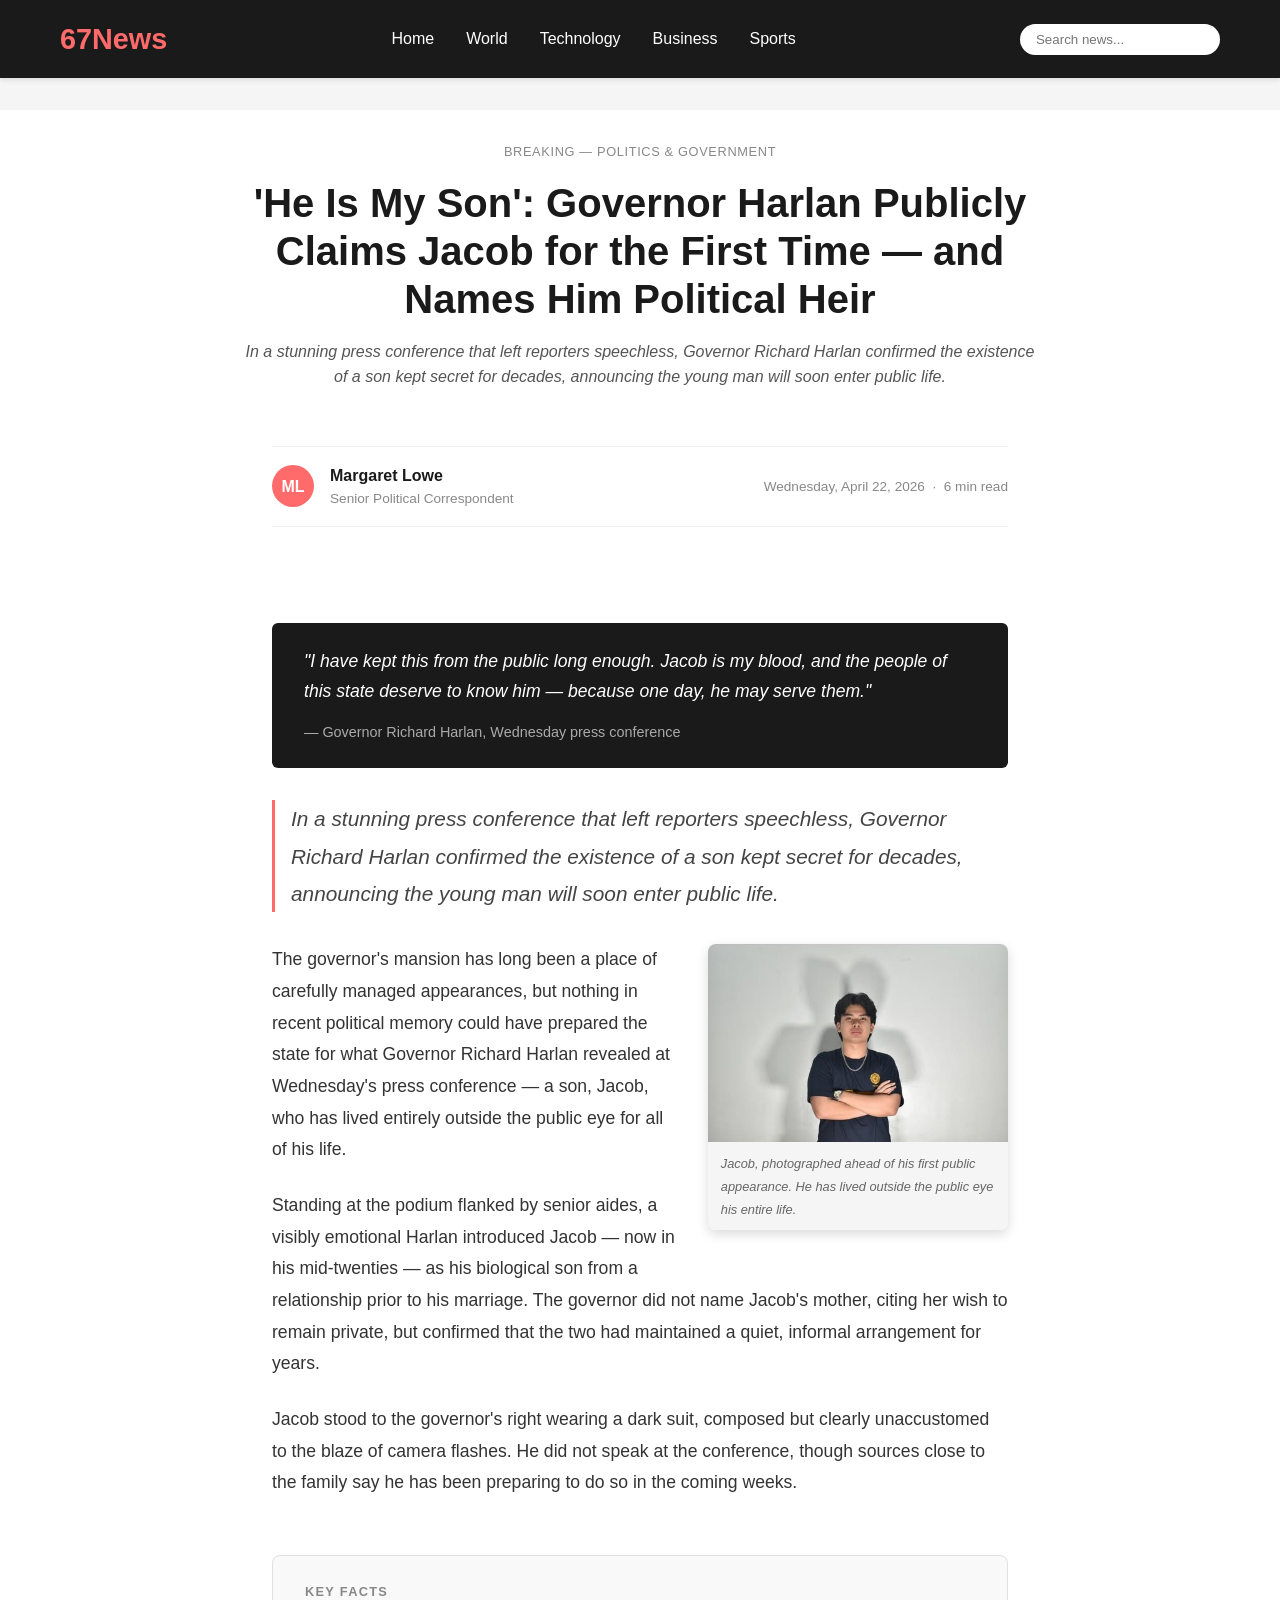
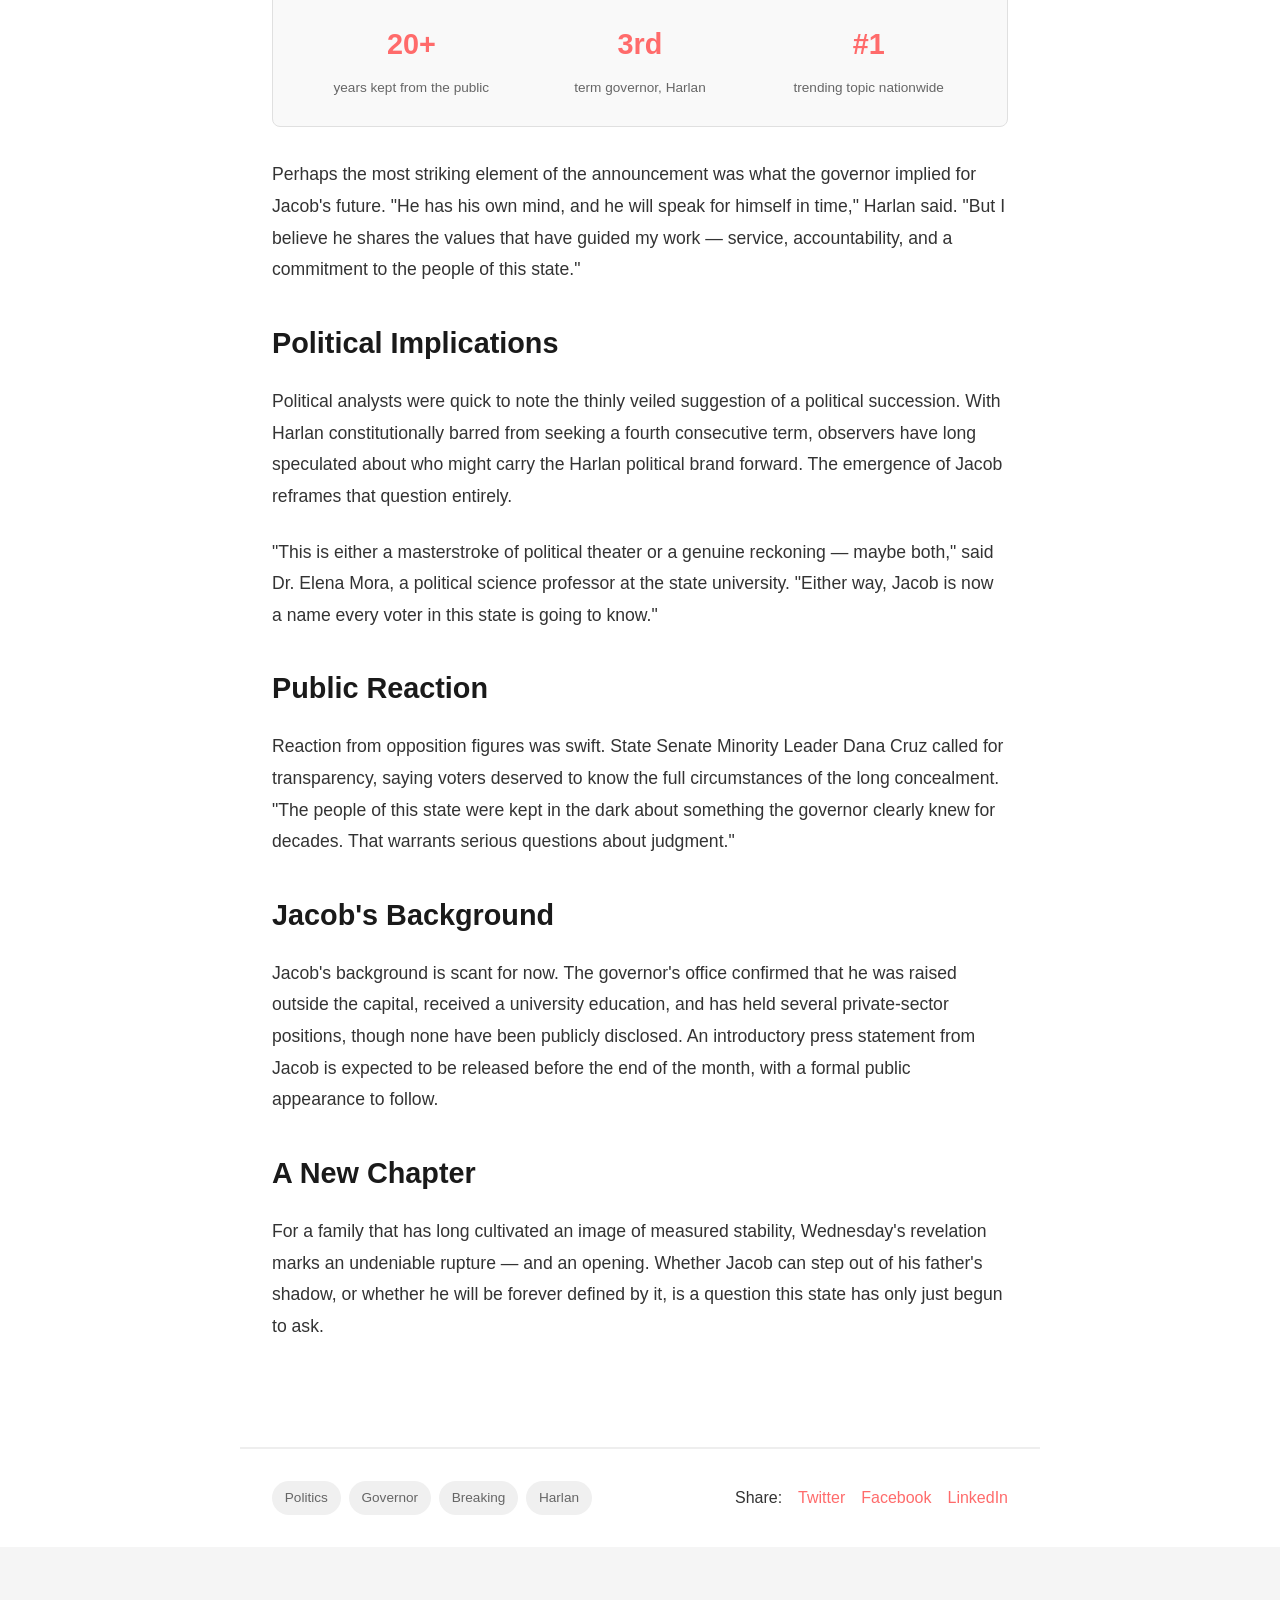
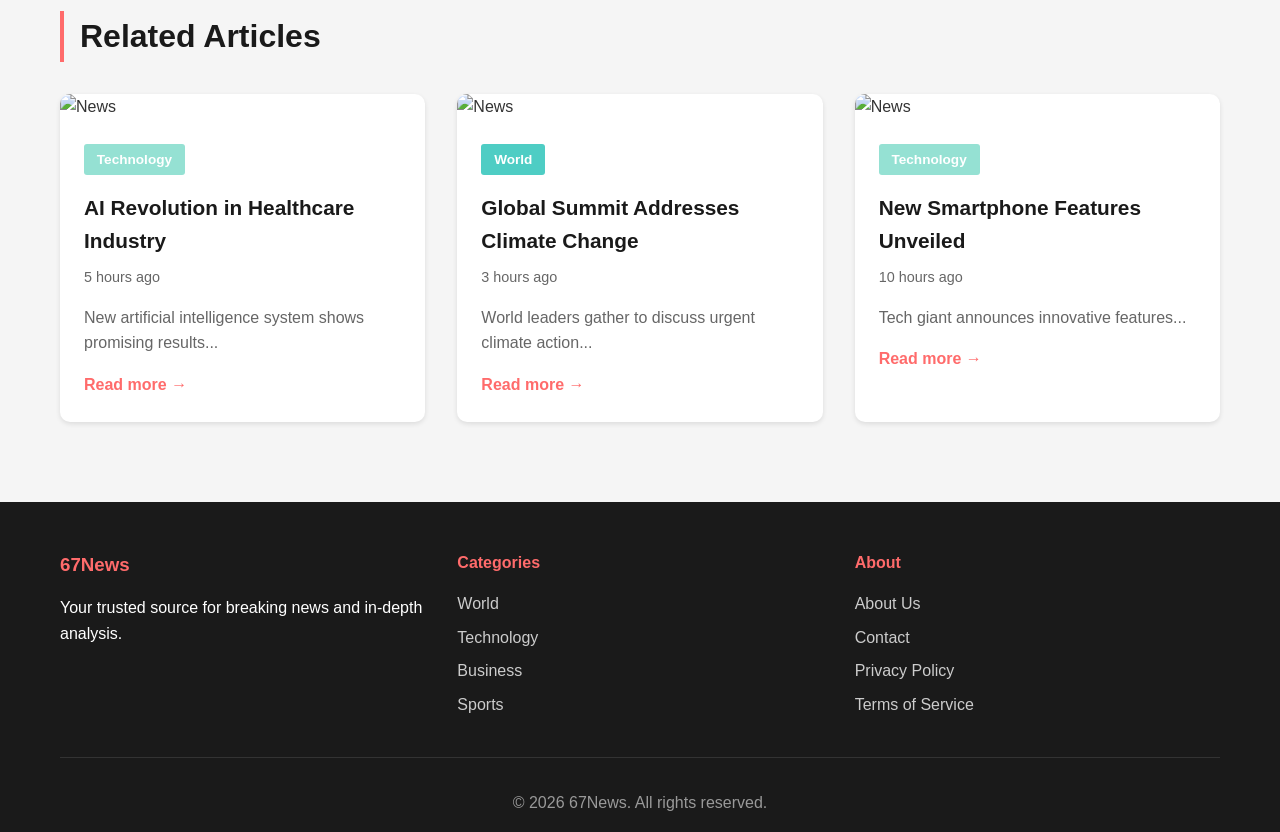
==== pages/article.html @ 6bcafb18 "Add files via upload" ====
<!DOCTYPE html>
<html lang="en">
<head>
    <meta charset="UTF-8">
    <meta name="viewport" content="width=device-width, initial-scale=1.0">
    <title>Article - 67News</title>
    <link rel="stylesheet" href="../assets/css/style.css">
    <link rel="stylesheet" href="../assets/css/article.css">
</head>
<body>
    <header>
        <nav class="navbar">
            <div class="container">
                <div class="logo">
                    <h1>67News</h1>
                </div>
                <button class="hamburger" id="hamburger" aria-label="Toggle menu">
                    <span></span><span></span><span></span>
                </button>
                <ul class="nav-links" id="nav-links">
                    <li><a href="../index.html">Home</a></li>
                    <li><a href="world.html">World</a></li>
                    <li><a href="technology.html">Technology</a></li>
                    <li><a href="business.html">Business</a></li>
                    <li><a href="sports.html">Sports</a></li>
                </ul>
                <div class="search-box">
                    <input type="text" placeholder="Search news...">
                </div>
            </div>
        </nav>
    </header>

    <main>
        <article class="article-page">
            <div class="container">
                <div class="article-header">
                    <p style="font-size:0.8rem; color:#888; text-transform:uppercase; letter-spacing:0.05em; margin-bottom:0.5rem;">Breaking — Politics &amp; Government</p>
                    <h1>'He Is My Son': Governor Harlan Publicly Claims Jacob for the First Time — and Names Him Political Heir</h1>
                    <p style="font-style:italic; color:#555; margin: 1rem 0 1.5rem;">In a stunning press conference that left reporters speechless, Governor Richard Harlan confirmed the existence of a son kept secret for decades, announcing the young man will soon enter public life.</p>
                </div>

                <div class="byline-area" style="max-width:800px; margin: 0 auto 1.5rem; padding: 0 2rem;">
                    <div class="article-byline">
                        <div class="byline-avatar">ML</div>
                        <div class="byline-info">
                            <div class="byline-name">Margaret Lowe</div>
                            <div class="byline-role">Senior Political Correspondent</div>
                        </div>
                        <div class="byline-readtime">Wednesday, April 22, 2026 &nbsp;·&nbsp; 6 min read</div>
                    </div>
                </div>

                <div class="article-content">
                    <div class="pullquote">
                        "I have kept this from the public long enough. Jacob is my blood, and the people of this state deserve to know him — because one day, he may serve them."
                        <cite>— Governor Richard Harlan, Wednesday press conference</cite>
                    </div>

                    <p class="lead">In a stunning press conference that left reporters speechless, Governor Richard Harlan confirmed the existence of a son kept secret for decades, announcing the young man will soon enter public life.</p>

                    <div class="clearfix">
                        <figure class="inline-photo">
                            <img src="../ForMV.jpg" alt="Jacob, son of Governor Harlan">
                            <figcaption>Jacob, photographed ahead of his first public appearance. He has lived outside the public eye his entire life.</figcaption>
                        </figure>

                        <p>The governor's mansion has long been a place of carefully managed appearances, but nothing in recent political memory could have prepared the state for what Governor Richard Harlan revealed at Wednesday's press conference — a son, Jacob, who has lived entirely outside the public eye for all of his life.</p>

                        <p>Standing at the podium flanked by senior aides, a visibly emotional Harlan introduced Jacob — now in his mid-twenties — as his biological son from a relationship prior to his marriage. The governor did not name Jacob's mother, citing her wish to remain private, but confirmed that the two had maintained a quiet, informal arrangement for years.</p>

                        <p>Jacob stood to the governor's right wearing a dark suit, composed but clearly unaccustomed to the blaze of camera flashes. He did not speak at the conference, though sources close to the family say he has been preparing to do so in the coming weeks.</p>
                    </div>

                    <div class="key-facts">
                        <h4>Key Facts</h4>
                        <div class="key-facts-grid">
                            <div class="key-fact-item">
                                <strong>20+</strong>
                                <span>years kept from the public</span>
                            </div>
                            <div class="key-fact-item">
                                <strong>3rd</strong>
                                <span>term governor, Harlan</span>
                            </div>
                            <div class="key-fact-item">
                                <strong>#1</strong>
                                <span>trending topic nationwide</span>
                            </div>
                        </div>
                    </div>

                    <p>Perhaps the most striking element of the announcement was what the governor implied for Jacob's future. "He has his own mind, and he will speak for himself in time," Harlan said. "But I believe he shares the values that have guided my work — service, accountability, and a commitment to the people of this state."</p>

                    <h2>Political Implications</h2>
                    <p>Political analysts were quick to note the thinly veiled suggestion of a political succession. With Harlan constitutionally barred from seeking a fourth consecutive term, observers have long speculated about who might carry the Harlan political brand forward. The emergence of Jacob reframes that question entirely.</p>

                    <p>"This is either a masterstroke of political theater or a genuine reckoning — maybe both," said Dr. Elena Mora, a political science professor at the state university. "Either way, Jacob is now a name every voter in this state is going to know."</p>

                    <h2>Public Reaction</h2>
                    <p>Reaction from opposition figures was swift. State Senate Minority Leader Dana Cruz called for transparency, saying voters deserved to know the full circumstances of the long concealment. "The people of this state were kept in the dark about something the governor clearly knew for decades. That warrants serious questions about judgment."</p>

                    <h2>Jacob's Background</h2>
                    <p>Jacob's background is scant for now. The governor's office confirmed that he was raised outside the capital, received a university education, and has held several private-sector positions, though none have been publicly disclosed. An introductory press statement from Jacob is expected to be released before the end of the month, with a formal public appearance to follow.</p>

                    <h2>A New Chapter</h2>
                    <p>For a family that has long cultivated an image of measured stability, Wednesday's revelation marks an undeniable rupture — and an opening. Whether Jacob can step out of his father's shadow, or whether he will be forever defined by it, is a question this state has only just begun to ask.</p>
                </div>

                <div class="article-footer">
                    <div class="tags">
                        <span class="tag">Politics</span>
                        <span class="tag">Governor</span>
                        <span class="tag">Breaking</span>
                        <span class="tag">Harlan</span>
                    </div>
                    <div class="share">
                        <span>Share:</span>
                        <a href="#">Twitter</a>
                        <a href="#">Facebook</a>
                        <a href="#">LinkedIn</a>
                    </div>
                </div>
            </div>
        </article>

        <section class="related-articles">
            <div class="container">
                <h2 class="section-title">Related Articles</h2>
                <div class="news-grid">
                    <article class="news-card">
                        <img src="https://via.placeholder.com/400x250" alt="News">
                        <div class="card-content">
                            <span class="category tech">Technology</span>
                            <h3>AI Revolution in Healthcare Industry</h3>
                            <p class="meta">5 hours ago</p>
                            <p>New artificial intelligence system shows promising results...</p>
                            <a href="article.html">Read more →</a>
                        </div>
                    </article>

                    <article class="news-card">
                        <img src="https://via.placeholder.com/400x250" alt="News">
                        <div class="card-content">
                            <span class="category world">World</span>
                            <h3>Global Summit Addresses Climate Change</h3>
                            <p class="meta">3 hours ago</p>
                            <p>World leaders gather to discuss urgent climate action...</p>
                            <a href="article.html">Read more →</a>
                        </div>
                    </article>

                    <article class="news-card">
                        <img src="https://via.placeholder.com/400x250" alt="News">
                        <div class="card-content">
                            <span class="category tech">Technology</span>
                            <h3>New Smartphone Features Unveiled</h3>
                            <p class="meta">10 hours ago</p>
                            <p>Tech giant announces innovative features...</p>
                            <a href="article.html">Read more →</a>
                        </div>
                    </article>
                </div>
            </div>
        </section>
    </main>

    <footer>
        <div class="container">
            <div class="footer-content">
                <div class="footer-section">
                    <h3>67News</h3>
                    <p>Your trusted source for breaking news and in-depth analysis.</p>
                </div>
                <div class="footer-section">
                    <h4>Categories</h4>
                    <ul>
                        <li><a href="world.html">World</a></li>
                        <li><a href="technology.html">Technology</a></li>
                        <li><a href="business.html">Business</a></li>
                        <li><a href="sports.html">Sports</a></li>
                    </ul>
                </div>
                <div class="footer-section">
                    <h4>About</h4>
                    <ul>
                        <li><a href="#">About Us</a></li>
                        <li><a href="#">Contact</a></li>
                        <li><a href="#">Privacy Policy</a></li>
                        <li><a href="#">Terms of Service</a></li>
                    </ul>
                </div>
            </div>
            <div class="footer-bottom">
                <p>&copy; 2026 67News. All rights reserved.</p>
            </div>
        </div>
    </footer>
    <script>
        document.getElementById('hamburger').addEventListener('click', function() {
            document.getElementById('nav-links').classList.toggle('open');
        });
    </script>
</body>
</html>
---- assets/css/style.css ----
* {
    margin: 0;
    padding: 0;
    box-sizing: border-box;
}

body {
    font-family: 'Segoe UI', Tahoma, Geneva, Verdana, sans-serif;
    line-height: 1.6;
    color: #333;
    background-color: #f5f5f5;
}

.container {
    max-width: 1200px;
    margin: 0 auto;
    padding: 0 20px;
}

/* Header & Navigation */
header {
    background-color: #1a1a1a;
    color: white;
    position: sticky;
    top: 0;
    z-index: 1000;
    box-shadow: 0 2px 5px rgba(0,0,0,0.1);
}

.navbar {
    padding: 1rem 0;
}

.navbar .container {
    display: flex;
    justify-content: space-between;
    align-items: center;
    gap: 2rem;
}

.logo h1 {
    font-size: 1.8rem;
    color: #ff6b6b;
    font-weight: bold;
}

.nav-links {
    display: flex;
    list-style: none;
    gap: 2rem;
}

.nav-links a {
    color: white;
    text-decoration: none;
    font-weight: 500;
    transition: color 0.3s;
}

.nav-links a:hover,
.nav-links a.active {
    color: #ff6b6b;
}

.search-box input {
    padding: 0.5rem 1rem;
    border: none;
    border-radius: 20px;
    width: 200px;
    outline: none;
}

/* Hero Section */
.hero {
    background-color: white;
    padding: 2rem 0;
    margin-bottom: 2rem;
}

.featured-article {
    position: relative;
    border-radius: 10px;
    overflow: hidden;
    box-shadow: 0 4px 6px rgba(0,0,0,0.1);
}

.featured-article img {
    width: 100%;
    height: 500px;
    object-fit: cover;
}

.featured-content {
    position: absolute;
    bottom: 0;
    left: 0;
    right: 0;
    background: linear-gradient(to top, rgba(0,0,0,0.9), transparent);
    color: white;
    padding: 2rem;
}

.category {
    display: inline-block;
    background-color: #ff6b6b;
    color: white;
    padding: 0.3rem 0.8rem;
    border-radius: 3px;
    font-size: 0.85rem;
    font-weight: bold;
    margin-bottom: 0.5rem;
}

.featured-content h2 {
    font-size: 2.5rem;
    margin-bottom: 0.5rem;
}

.meta {
    color: #ccc;
    font-size: 0.9rem;
    margin-bottom: 1rem;
}

.excerpt {
    font-size: 1.1rem;
    margin-bottom: 1rem;
    line-height: 1.6;
}

.read-more {
    color: #ff6b6b;
    text-decoration: none;
    font-weight: bold;
    font-size: 1.1rem;
}

/* Latest News Section */
.latest-news {
    padding: 2rem 0;
}

.section-title {
    font-size: 2rem;
    margin-bottom: 2rem;
    color: #1a1a1a;
    border-left: 4px solid #ff6b6b;
    padding-left: 1rem;
}

.news-grid {
    display: grid;
    grid-template-columns: repeat(auto-fill, minmax(350px, 1fr));
    gap: 2rem;
}

.news-card {
    background-color: white;
    border-radius: 10px;
    overflow: hidden;
    box-shadow: 0 2px 5px rgba(0,0,0,0.1);
    transition: transform 0.3s, box-shadow 0.3s;
}

.news-card:hover {
    transform: translateY(-5px);
    box-shadow: 0 5px 15px rgba(0,0,0,0.2);
}

.news-card img {
    width: 100%;
    height: 200px;
    object-fit: cover;
}

.card-content {
    padding: 1.5rem;
}

.card-content h3 {
    font-size: 1.3rem;
    margin: 0.5rem 0;
    color: #1a1a1a;
}

.card-content p {
    color: #666;
    margin-bottom: 1rem;
}

.card-content a {
    color: #ff6b6b;
    text-decoration: none;
    font-weight: bold;
}

.category.world {
    background-color: #4ecdc4;
}

.category.tech {
    background-color: #95e1d3;
}

.category.business {
    background-color: #f38181;
}

.category.sports {
    background-color: #aa96da;
}

/* Trending Section */
.trending {
    padding: 2rem 0;
    margin-bottom: 2rem;
}

.trending-list {
    background-color: white;
    border-radius: 10px;
    padding: 2rem;
    box-shadow: 0 2px 5px rgba(0,0,0,0.1);
}

.trending-item {
    display: flex;
    align-items: center;
    gap: 1.5rem;
    padding: 1.5rem 0;
    border-bottom: 1px solid #eee;
}

.trending-item:last-child {
    border-bottom: none;
}

.rank {
    font-size: 2rem;
    font-weight: bold;
    color: #ff6b6b;
    min-width: 50px;
}

.trending-content h4 {
    font-size: 1.2rem;
    margin-bottom: 0.3rem;
    color: #1a1a1a;
}

/* Footer */
footer {
    background-color: #1a1a1a;
    color: white;
    padding: 3rem 0 1rem;
    margin-top: 3rem;
}

.footer-content {
    display: grid;
    grid-template-columns: repeat(auto-fit, minmax(250px, 1fr));
    gap: 2rem;
    margin-bottom: 2rem;
}

.footer-section h3,
.footer-section h4 {
    margin-bottom: 1rem;
    color: #ff6b6b;
}

.footer-section ul {
    list-style: none;
}

.footer-section ul li {
    margin-bottom: 0.5rem;
}

.footer-section a {
    color: #ccc;
    text-decoration: none;
    transition: color 0.3s;
}

.footer-section a:hover {
    color: #ff6b6b;
}

.footer-bottom {
    text-align: center;
    padding-top: 2rem;
    border-top: 1px solid #333;
    color: #999;
}

/* Hamburger Menu */
.hamburger {
    display: none;
    flex-direction: column;
    cursor: pointer;
    gap: 5px;
    background: none;
    border: none;
    padding: 4px;
}

.hamburger span {
    display: block;
    width: 25px;
    height: 3px;
    background-color: white;
    border-radius: 3px;
    transition: all 0.3s;
}

/* Responsive Design */
@media (max-width: 768px) {
    .navbar .container {
        flex-wrap: wrap;
        gap: 0.5rem;
        padding: 0.75rem 1rem;
    }

    .logo h1 {
        font-size: 1.4rem;
    }

    .hamburger {
        display: flex;
        margin-left: auto;
    }

    .nav-links {
        display: none;
        flex-direction: column;
        width: 100%;
        gap: 0;
        background-color: #2a2a2a;
        border-radius: 8px;
        overflow: hidden;
        margin-top: 0.5rem;
    }

    .nav-links.open {
        display: flex;
    }

    .nav-links li a {
        display: block;
        padding: 0.75rem 1rem;
        border-bottom: 1px solid #333;
    }

    .nav-links li:last-child a {
        border-bottom: none;
    }

    .search-box {
        width: 100%;
    }

    .search-box input {
        width: 100%;
        margin-top: 0.5rem;
    }

    /* Hero */
    .featured-article img {
        height: 280px;
    }

    .featured-content {
        padding: 1rem;
    }

    .featured-content h2 {
        font-size: 1.2rem;
        line-height: 1.3;
    }

    .excerpt {
        display: none;
    }

    /* Grid */
    .news-grid {
        grid-template-columns: 1fr;
    }

    .section-title {
        font-size: 1.4rem;
    }

    /* Trending */
    .rank {
        font-size: 1.5rem;
        min-width: 35px;
    }

    .trending-content h4 {
        font-size: 1rem;
    }

    /* Footer */
    .footer-content {
        grid-template-columns: 1fr;
        gap: 1.5rem;
    }
}

@media (max-width: 480px) {
    .container {
        padding: 0 12px;
    }

    .featured-article img {
        height: 220px;
    }

    .featured-content h2 {
        font-size: 1rem;
    }

    .hero {
        padding: 0.75rem 0;
    }

    .latest-news,
    .trending {
        padding: 1rem 0;
    }
}
---- assets/css/article.css ----
.article-page {
    background-color: white;
    margin: 2rem 0;
}

.article-header {
    padding: 2rem 0;
    text-align: center;
    max-width: 800px;
    margin: 0 auto;
}

.article-header h1 {
    font-size: 2.5rem;
    line-height: 1.2;
    margin: 1rem 0;
    color: #1a1a1a;
}

.article-meta {
    display: flex;
    justify-content: center;
    gap: 2rem;
    color: #666;
    font-size: 0.9rem;
    margin-top: 1rem;
}

.article-image {
    width: 100%;
    max-height: 500px;
    overflow: hidden;
    margin-bottom: 2rem;
}

.article-image img {
    width: 100%;
    height: 100%;
    object-fit: cover;
}

.article-content {
    max-width: 800px;
    margin: 0 auto;
    padding: 2rem;
    font-size: 1.1rem;
    line-height: 1.8;
}

.article-content .lead {
    font-size: 1.3rem;
    font-weight: 500;
    color: #444;
    margin-bottom: 2rem;
    border-left: 3px solid #ff6b6b;
    padding-left: 1rem;
    font-style: italic;
}

.article-byline {
    display: flex;
    align-items: center;
    gap: 1rem;
    padding: 1rem 0;
    border-top: 1px solid #eee;
    border-bottom: 1px solid #eee;
    margin-bottom: 2rem;
}

.byline-avatar {
    width: 42px;
    height: 42px;
    border-radius: 50%;
    background-color: #ff6b6b;
    color: white;
    display: flex;
    align-items: center;
    justify-content: center;
    font-weight: bold;
    font-size: 1rem;
    flex-shrink: 0;
}

.byline-info {
    flex: 1;
}

.byline-name {
    font-weight: bold;
    color: #1a1a1a;
}

.byline-role {
    font-size: 0.85rem;
    color: #888;
}

.byline-readtime {
    font-size: 0.85rem;
    color: #888;
}

.pullquote {
    background-color: #1a1a1a;
    color: white;
    padding: 1.5rem 2rem;
    border-radius: 6px;
    margin: 2rem 0;
    font-style: italic;
    font-size: 1.1rem;
    line-height: 1.7;
}

.pullquote cite {
    display: block;
    margin-top: 0.8rem;
    font-size: 0.9rem;
    color: #aaa;
    font-style: normal;
}

.key-facts {
    background-color: #f9f9f9;
    border: 1px solid #e0e0e0;
    border-radius: 8px;
    padding: 1.5rem 2rem;
    margin: 2rem 0;
}

.key-facts h4 {
    font-size: 0.8rem;
    letter-spacing: 0.1em;
    text-transform: uppercase;
    color: #888;
    margin-bottom: 1rem;
}

.key-facts-grid {
    display: grid;
    grid-template-columns: repeat(3, 1fr);
    gap: 1rem;
    text-align: center;
}

.key-fact-item strong {
    display: block;
    font-size: 1.8rem;
    color: #ff6b6b;
    font-weight: bold;
}

.key-fact-item span {
    font-size: 0.85rem;
    color: #666;
}

.inline-photo {
    float: right;
    margin: 0 0 1.5rem 2rem;
    max-width: 300px;
    border-radius: 8px;
    overflow: hidden;
    box-shadow: 0 4px 12px rgba(0,0,0,0.15);
}

.inline-photo img {
    width: 100%;
    display: block;
}

.inline-photo figcaption {
    background-color: #f5f5f5;
    padding: 0.6rem 0.8rem;
    font-size: 0.8rem;
    color: #666;
    font-style: italic;
}

.clearfix::after {
    content: "";
    display: table;
    clear: both;
}

@media (max-width: 600px) {
    .inline-photo {
        float: none;
        margin: 1.5rem 0;
        max-width: 100%;
    }

    .key-facts-grid {
        grid-template-columns: 1fr;
    }
}

.article-content h2 {
    font-size: 1.8rem;
    margin: 2rem 0 1rem;
    color: #1a1a1a;
}

.article-content p {
    margin-bottom: 1.5rem;
    color: #333;
}

.article-content ul {
    margin: 1.5rem 0;
    padding-left: 2rem;
}

.article-content li {
    margin-bottom: 0.8rem;
}

.article-footer {
    max-width: 800px;
    margin: 3rem auto 0;
    padding: 2rem;
    border-top: 2px solid #eee;
    display: flex;
    justify-content: space-between;
    align-items: center;
    flex-wrap: wrap;
    gap: 1rem;
}

.tags {
    display: flex;
    gap: 0.5rem;
    flex-wrap: wrap;
}

.tag {
    background-color: #f0f0f0;
    padding: 0.4rem 0.8rem;
    border-radius: 20px;
    font-size: 0.85rem;
    color: #666;
}

.share {
    display: flex;
    gap: 1rem;
    align-items: center;
}

.share a {
    color: #ff6b6b;
    text-decoration: none;
    font-weight: 500;
}

.related-articles {
    padding: 2rem 0;
    background-color: #f5f5f5;
}

@media (max-width: 768px) {
    .article-header h1 {
        font-size: 1.8rem;
    }

    .article-meta {
        flex-direction: column;
        gap: 0.5rem;
    }

    .article-content {
        font-size: 1rem;
        padding: 1rem;
    }

    .article-footer {
        flex-direction: column;
        align-items: flex-start;
    }
}

@media (max-width: 768px) {
    .article-header h1 {
        font-size: 1.6rem;
        line-height: 1.3;
    }

    .article-content {
        font-size: 1rem;
        padding: 1rem;
    }

    .byline-readtime {
        display: none;
    }

    .pullquote {
        padding: 1rem 1.2rem;
        font-size: 1rem;
    }

    .key-facts-grid {
        grid-template-columns: repeat(3, 1fr);
        gap: 0.5rem;
    }

    .key-fact-item strong {
        font-size: 1.4rem;
    }

    .article-footer {
        flex-direction: column;
        align-items: flex-start;
        padding: 1rem;
    }
}

@media (max-width: 480px) {
    .article-header h1 {
        font-size: 1.3rem;
    }

    .inline-photo {
        float: none;
        margin: 1rem 0;
        max-width: 100%;
    }

    .key-facts-grid {
        grid-template-columns: 1fr;
    }
}
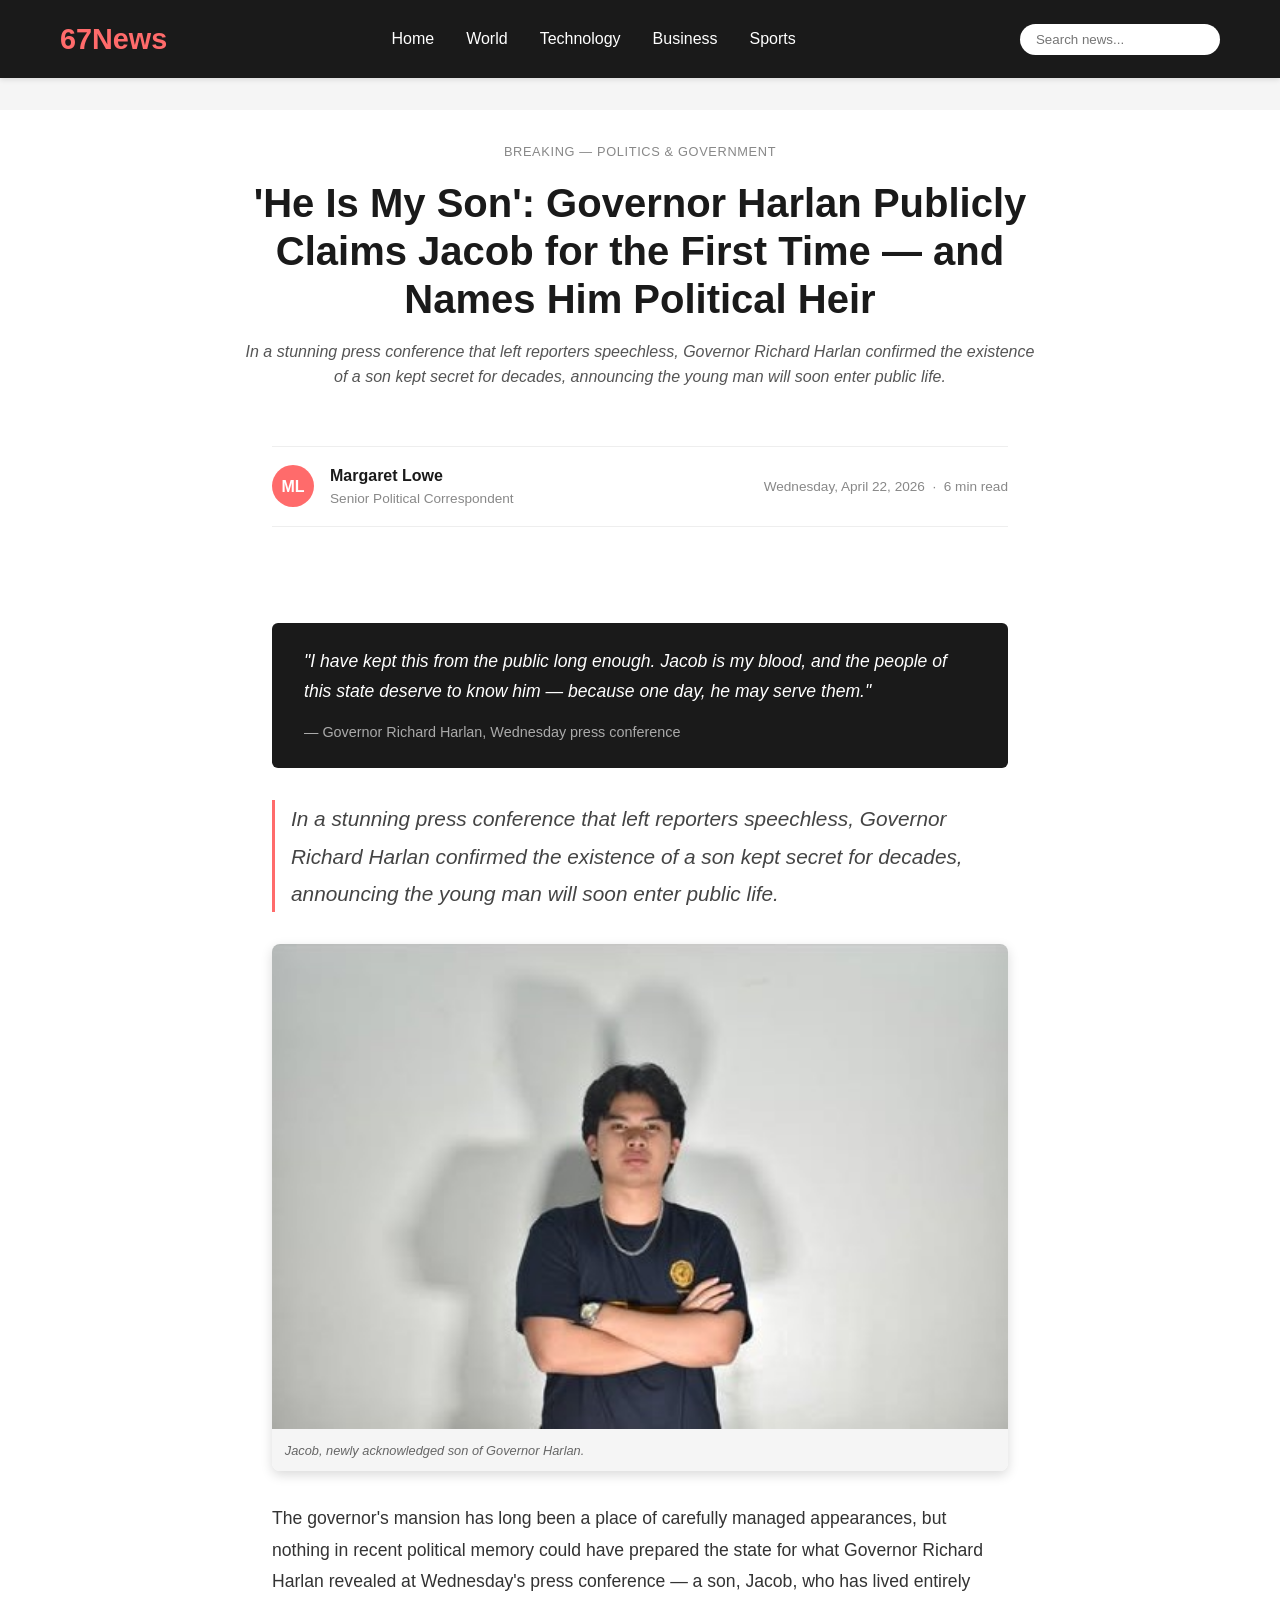
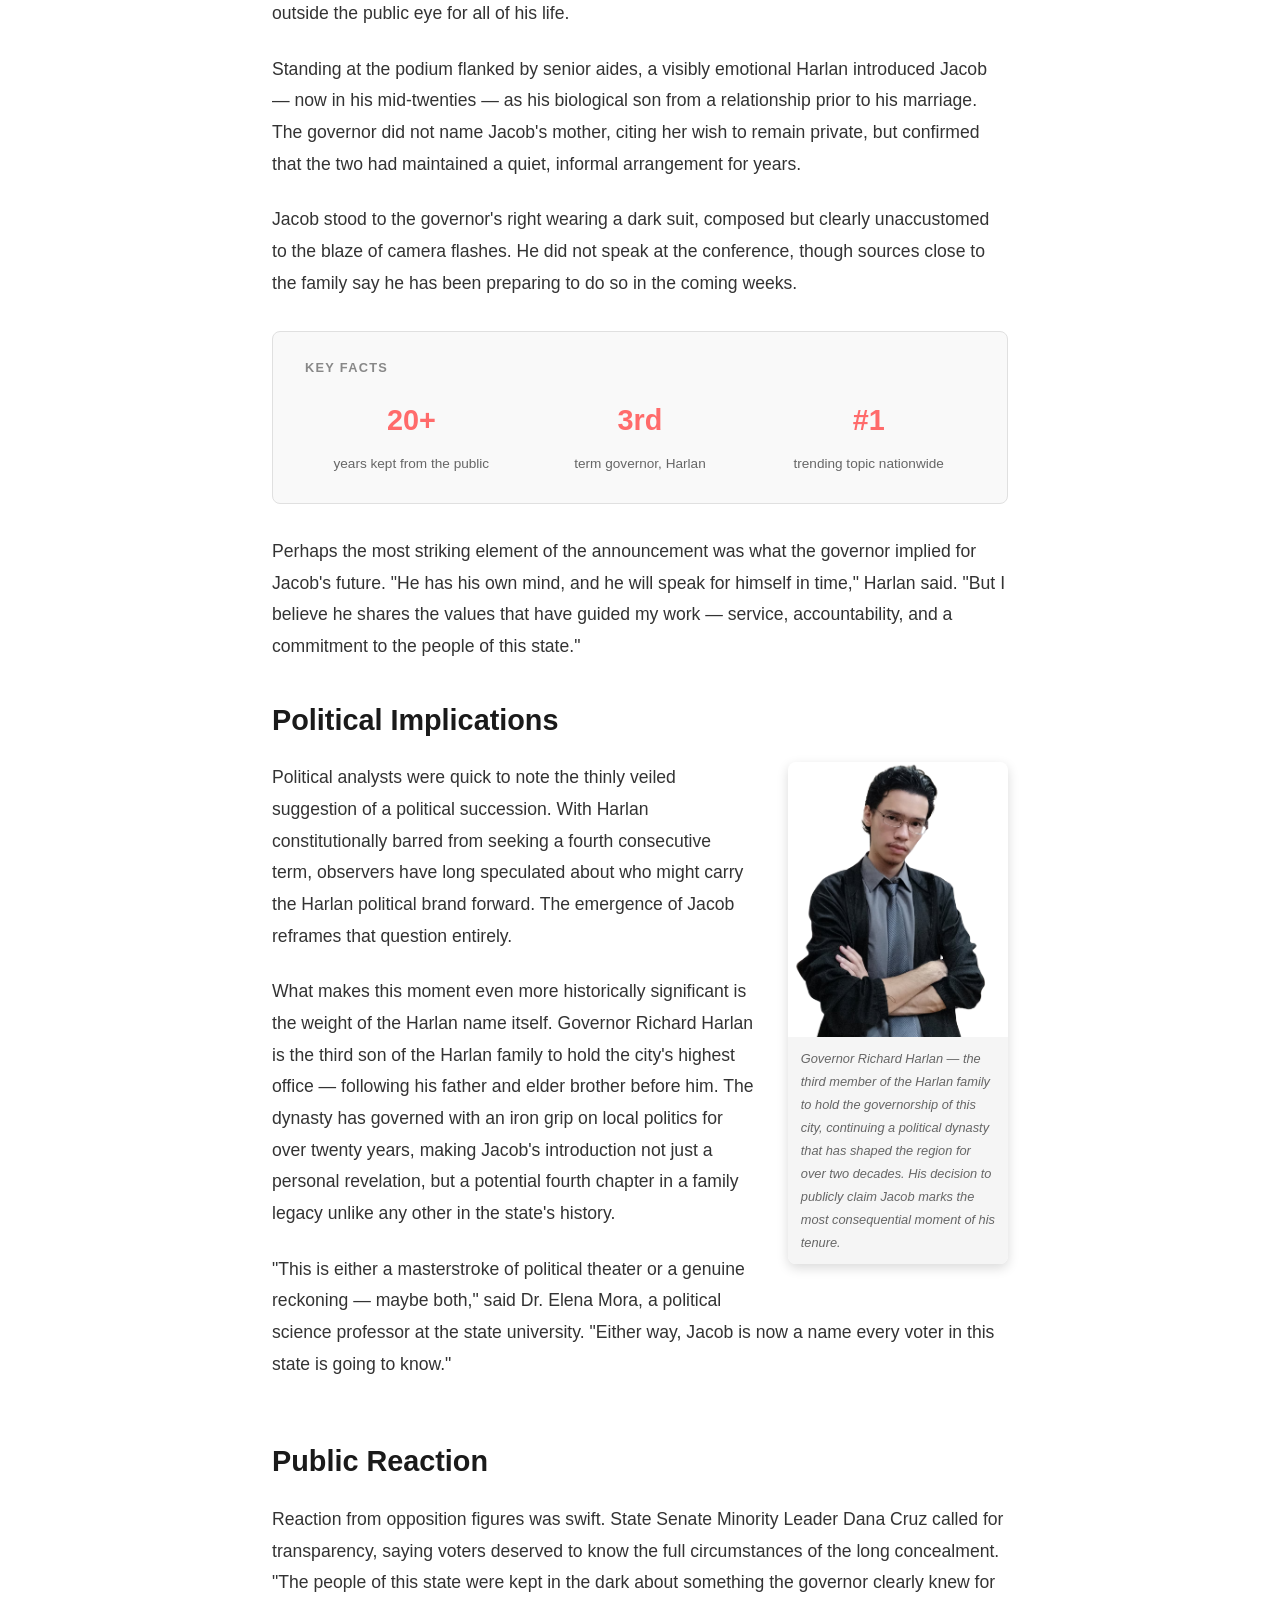
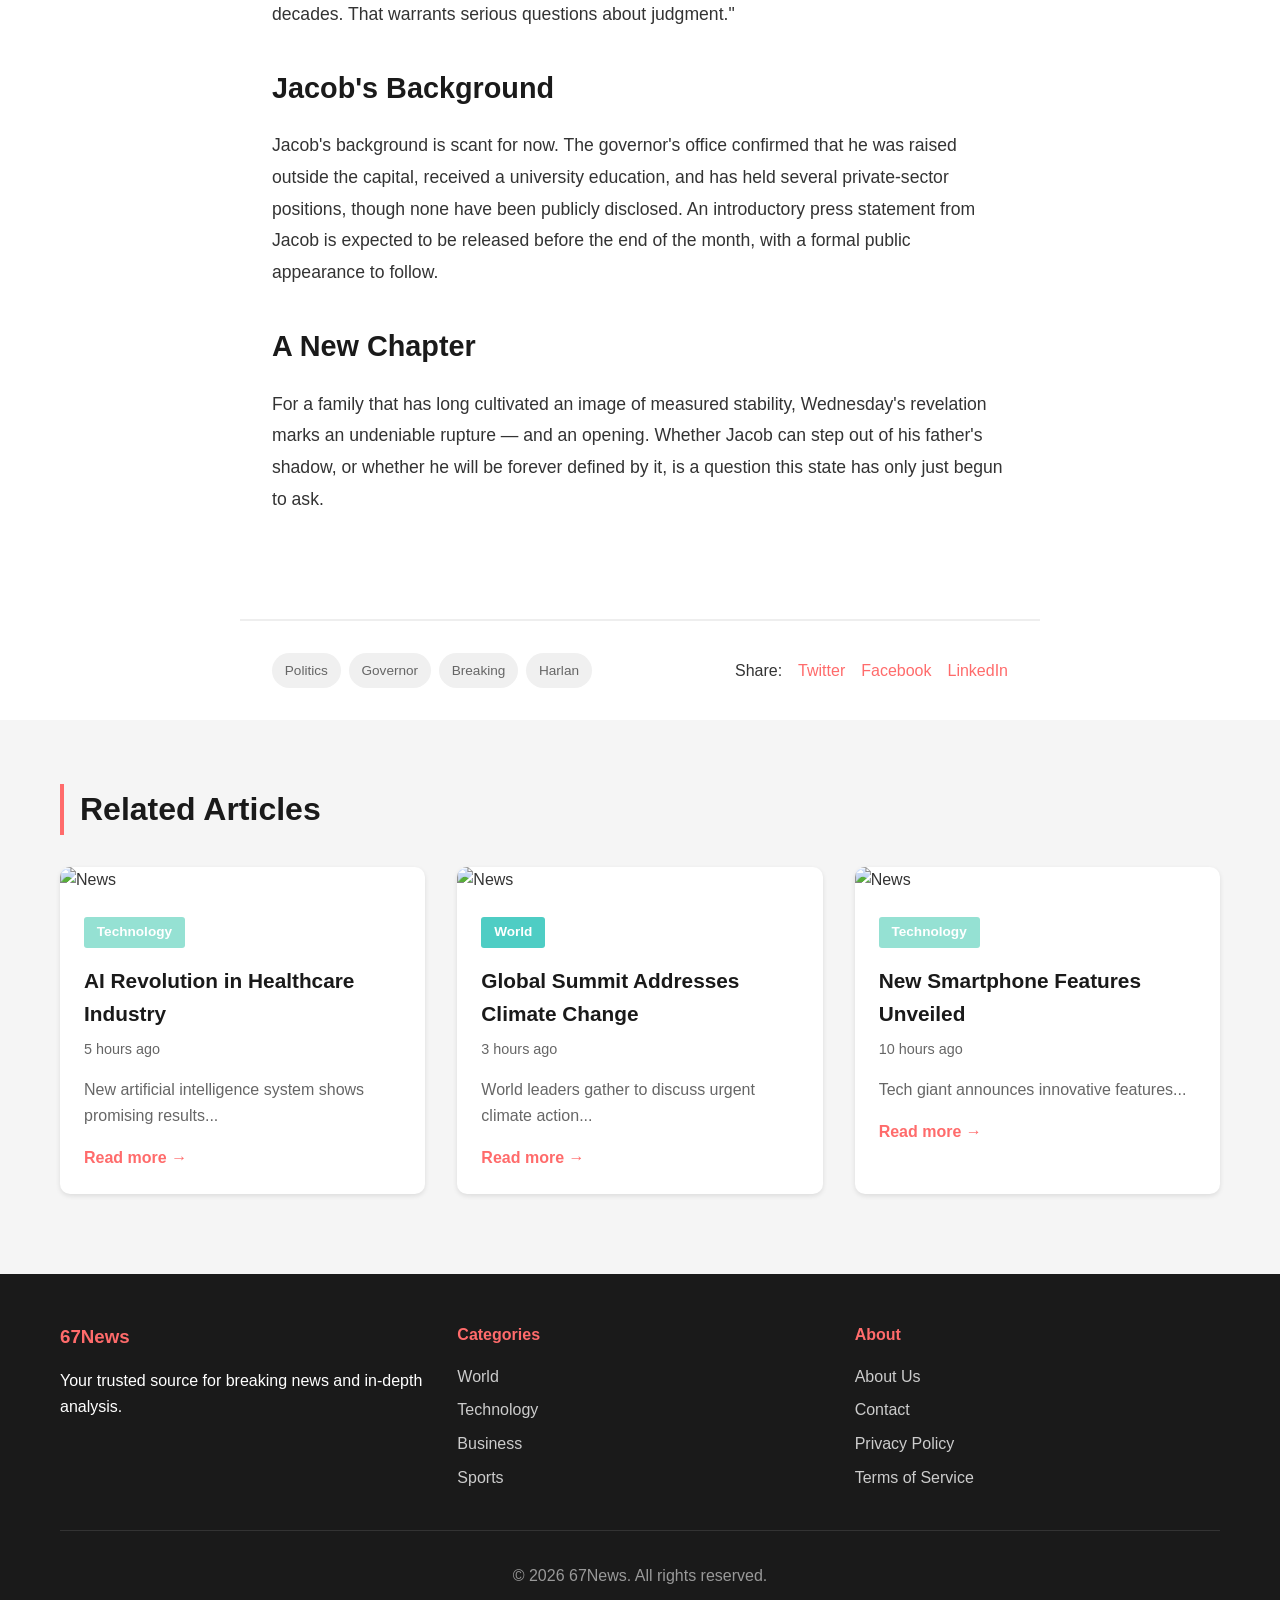
==== commit 78ca7180: "Add files via upload" ====
--- a/pages/article.html
+++ b/pages/article.html
@@ -59,18 +59,18 @@
 
                     <p class="lead">In a stunning press conference that left reporters speechless, Governor Richard Harlan confirmed the existence of a son kept secret for decades, announcing the young man will soon enter public life.</p>
 
-                    <div class="clearfix">
+                    <div class="photo-pair">
                         <figure class="inline-photo">
                             <img src="../ForMV.jpg" alt="Jacob, son of Governor Harlan">
-                            <figcaption>Jacob, photographed ahead of his first public appearance. He has lived outside the public eye his entire life.</figcaption>
+                            <figcaption>Jacob, newly acknowledged son of Governor Harlan.</figcaption>
                         </figure>
+                    </div>
 
                         <p>The governor's mansion has long been a place of carefully managed appearances, but nothing in recent political memory could have prepared the state for what Governor Richard Harlan revealed at Wednesday's press conference — a son, Jacob, who has lived entirely outside the public eye for all of his life.</p>
 
                         <p>Standing at the podium flanked by senior aides, a visibly emotional Harlan introduced Jacob — now in his mid-twenties — as his biological son from a relationship prior to his marriage. The governor did not name Jacob's mother, citing her wish to remain private, but confirmed that the two had maintained a quiet, informal arrangement for years.</p>
 
                         <p>Jacob stood to the governor's right wearing a dark suit, composed but clearly unaccustomed to the blaze of camera flashes. He did not speak at the conference, though sources close to the family say he has been preparing to do so in the coming weeks.</p>
-                    </div>
 
                     <div class="key-facts">
                         <h4>Key Facts</h4>
@@ -93,9 +93,17 @@
                     <p>Perhaps the most striking element of the announcement was what the governor implied for Jacob's future. "He has his own mind, and he will speak for himself in time," Harlan said. "But I believe he shares the values that have guided my work — service, accountability, and a commitment to the people of this state."</p>
 
                     <h2>Political Implications</h2>
-                    <p>Political analysts were quick to note the thinly veiled suggestion of a political succession. With Harlan constitutionally barred from seeking a fourth consecutive term, observers have long speculated about who might carry the Harlan political brand forward. The emergence of Jacob reframes that question entirely.</p>
-
-                    <p>"This is either a masterstroke of political theater or a genuine reckoning — maybe both," said Dr. Elena Mora, a political science professor at the state university. "Either way, Jacob is now a name every voter in this state is going to know."</p>
+                    <div class="clearfix">
+                        <figure class="inline-photo" style="float: right; margin: 0 0 1.5rem 2rem; max-width: 220px;">
+                            <img src="../Untitled design.png" alt="Governor Richard Harlan">
+                            <figcaption>Governor Richard Harlan — the third member of the Harlan family to hold the governorship of this city, continuing a political dynasty that has shaped the region for over two decades. His decision to publicly claim Jacob marks the most consequential moment of his tenure.</figcaption>
+                        </figure>
+                        <p>Political analysts were quick to note the thinly veiled suggestion of a political succession. With Harlan constitutionally barred from seeking a fourth consecutive term, observers have long speculated about who might carry the Harlan political brand forward. The emergence of Jacob reframes that question entirely.</p>
+
+                        <p>What makes this moment even more historically significant is the weight of the Harlan name itself. Governor Richard Harlan is the third son of the Harlan family to hold the city's highest office — following his father and elder brother before him. The dynasty has governed with an iron grip on local politics for over twenty years, making Jacob's introduction not just a personal revelation, but a potential fourth chapter in a family legacy unlike any other in the state's history.</p>
+
+                        <p>"This is either a masterstroke of political theater or a genuine reckoning — maybe both," said Dr. Elena Mora, a political science professor at the state university. "Either way, Jacob is now a name every voter in this state is going to know."</p>
+                    </div>
 
                     <h2>Public Reaction</h2>
                     <p>Reaction from opposition figures was swift. State Senate Minority Leader Dana Cruz called for transparency, saying voters deserved to know the full circumstances of the long concealment. "The people of this state were kept in the dark about something the governor clearly knew for decades. That warrants serious questions about judgment."</p>
--- a/assets/css/article.css
+++ b/assets/css/article.css
@@ -163,6 +163,25 @@
     box-shadow: 0 4px 12px rgba(0,0,0,0.15);
 }
 
+.photo-pair {
+    display: flex;
+    gap: 1.5rem;
+    margin: 2rem 0;
+}
+
+.photo-pair .inline-photo {
+    float: none;
+    margin: 0;
+    flex: 1;
+    max-width: 100%;
+}
+
+@media (max-width: 480px) {
+    .photo-pair {
+        flex-direction: column;
+    }
+}
+
 .inline-photo img {
     width: 100%;
     display: block;
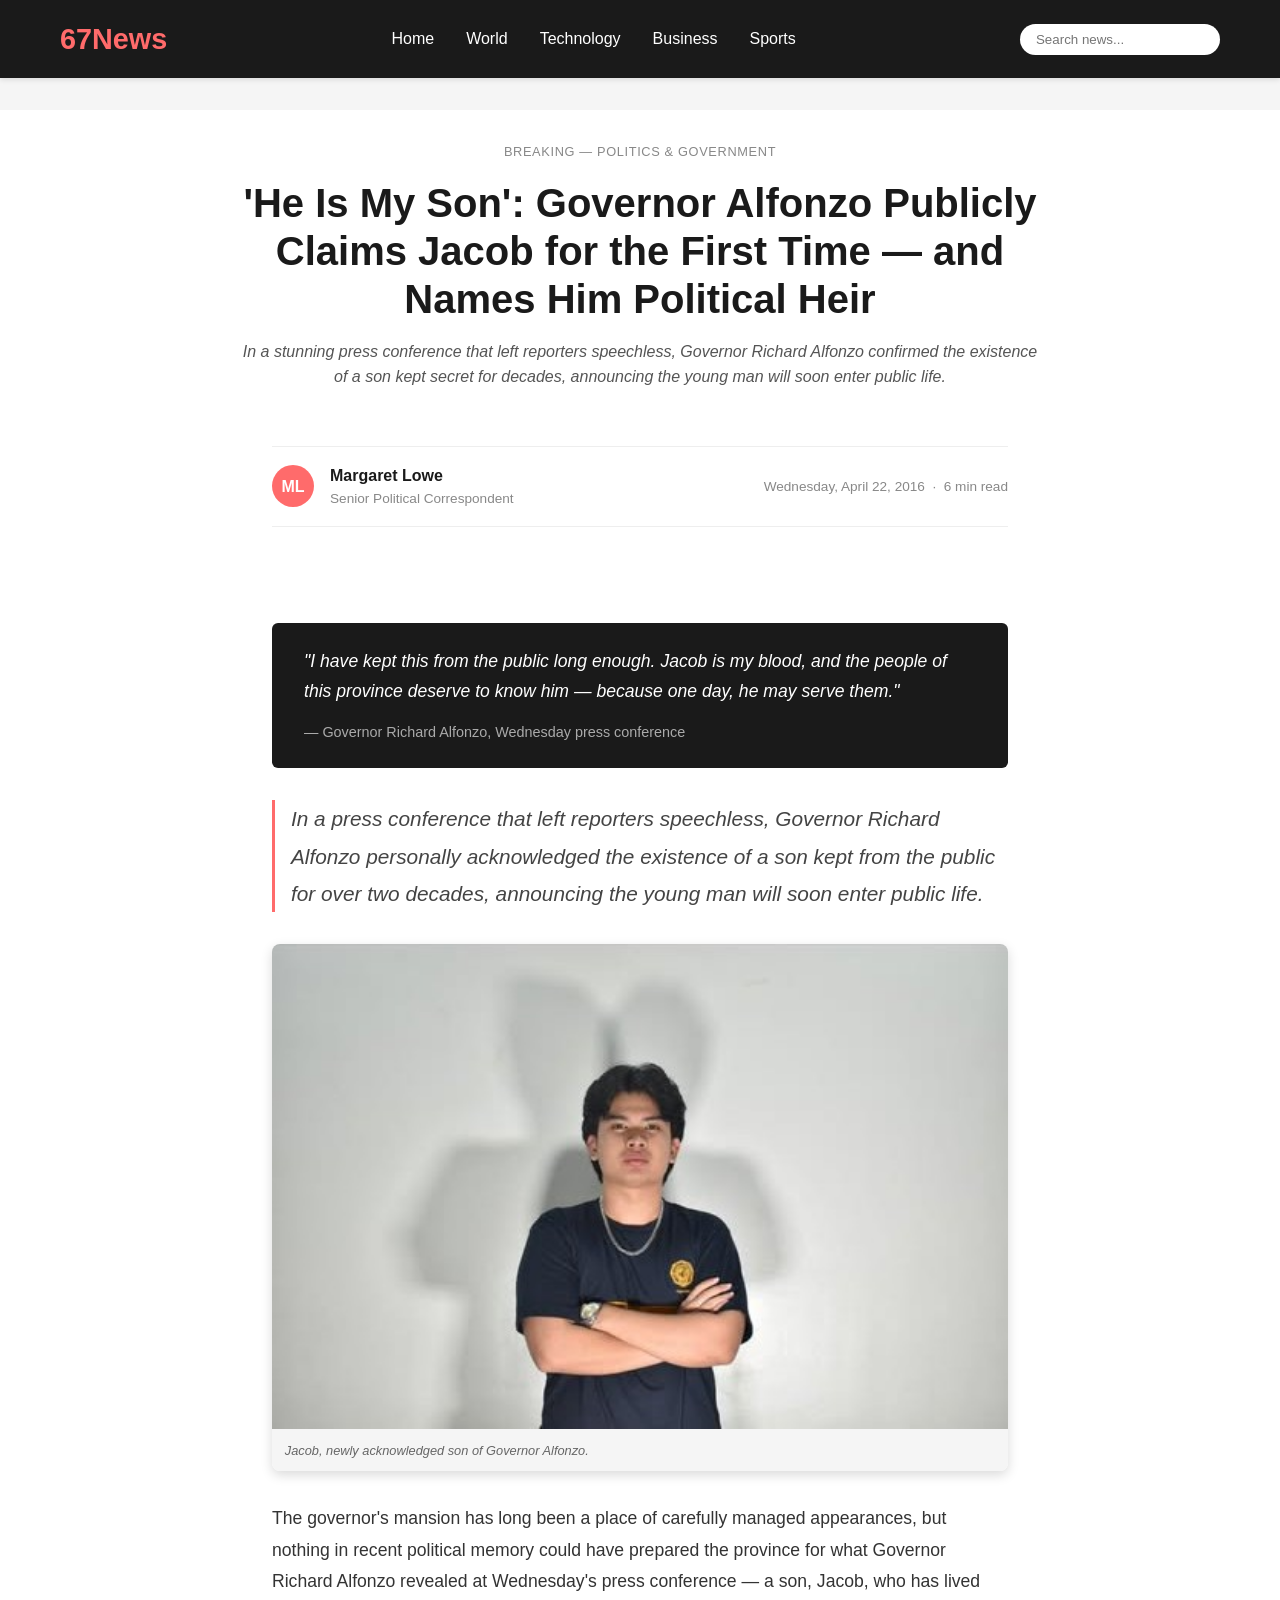
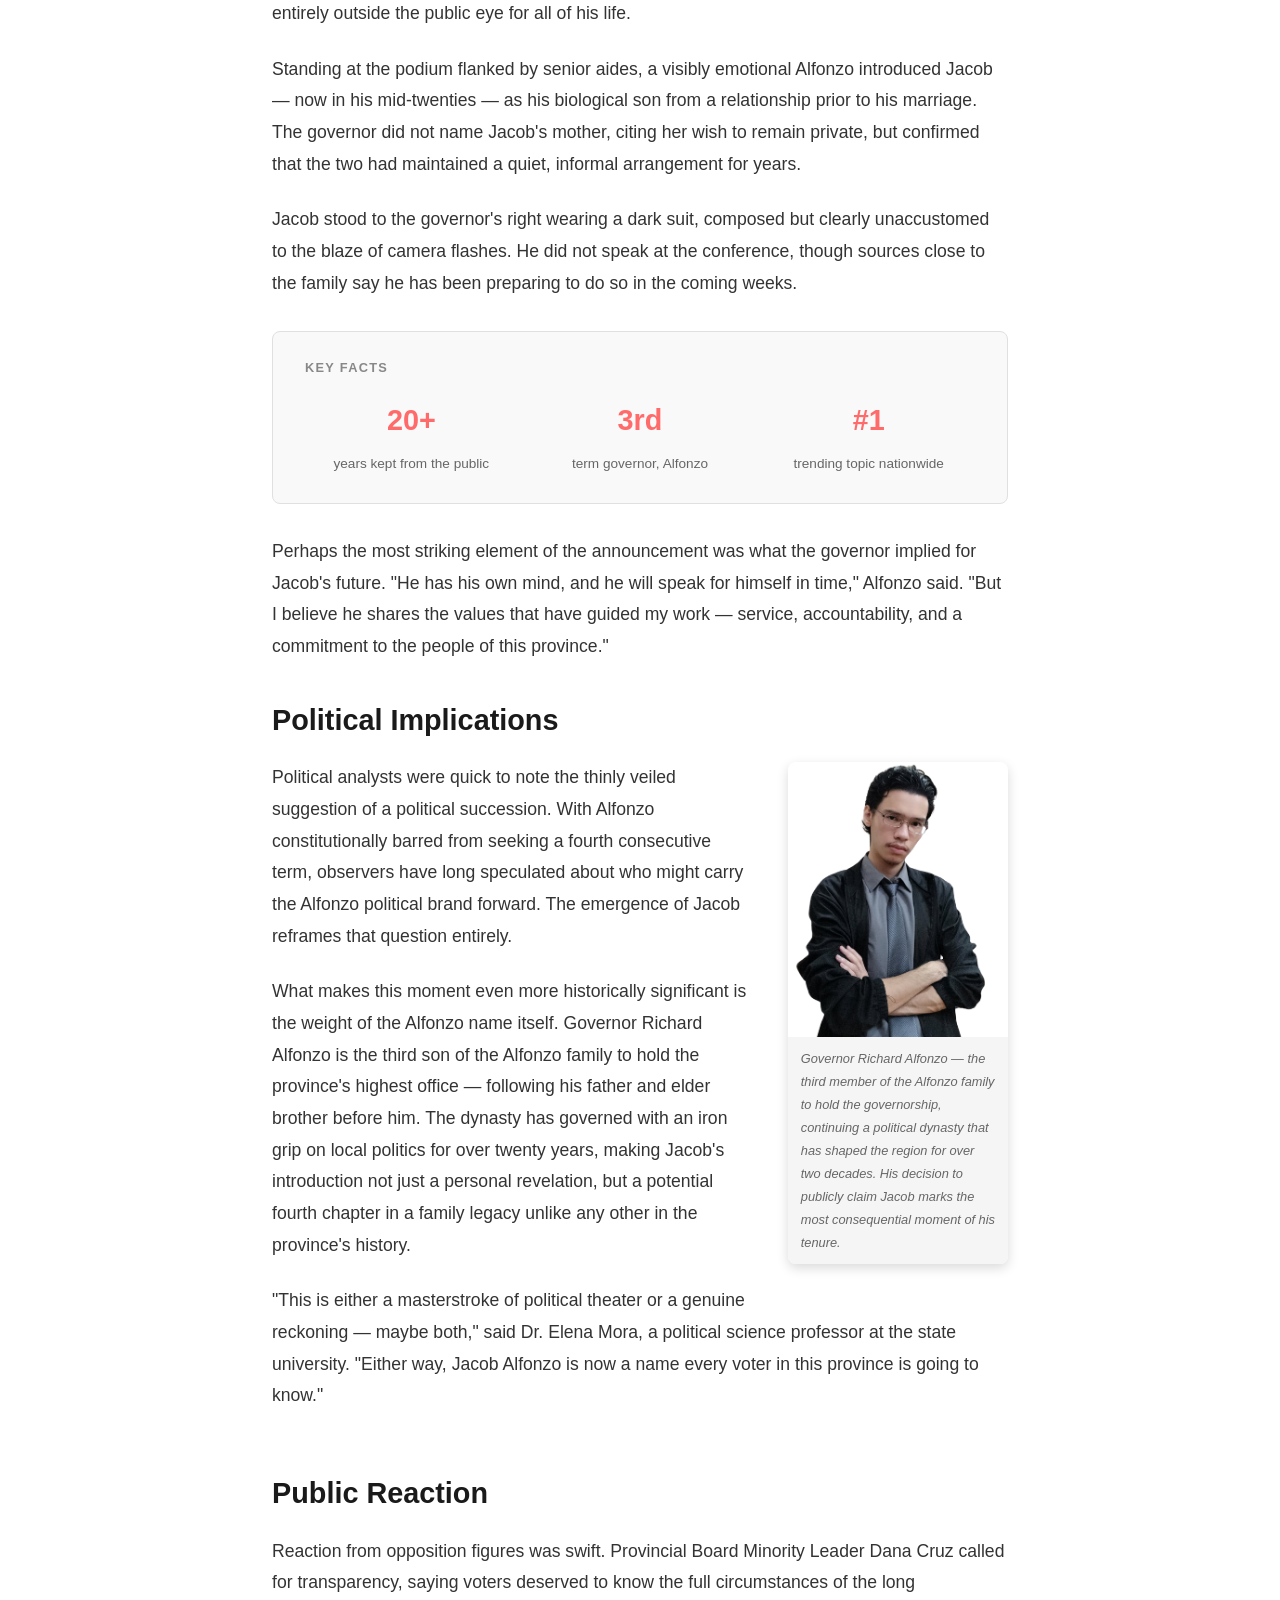
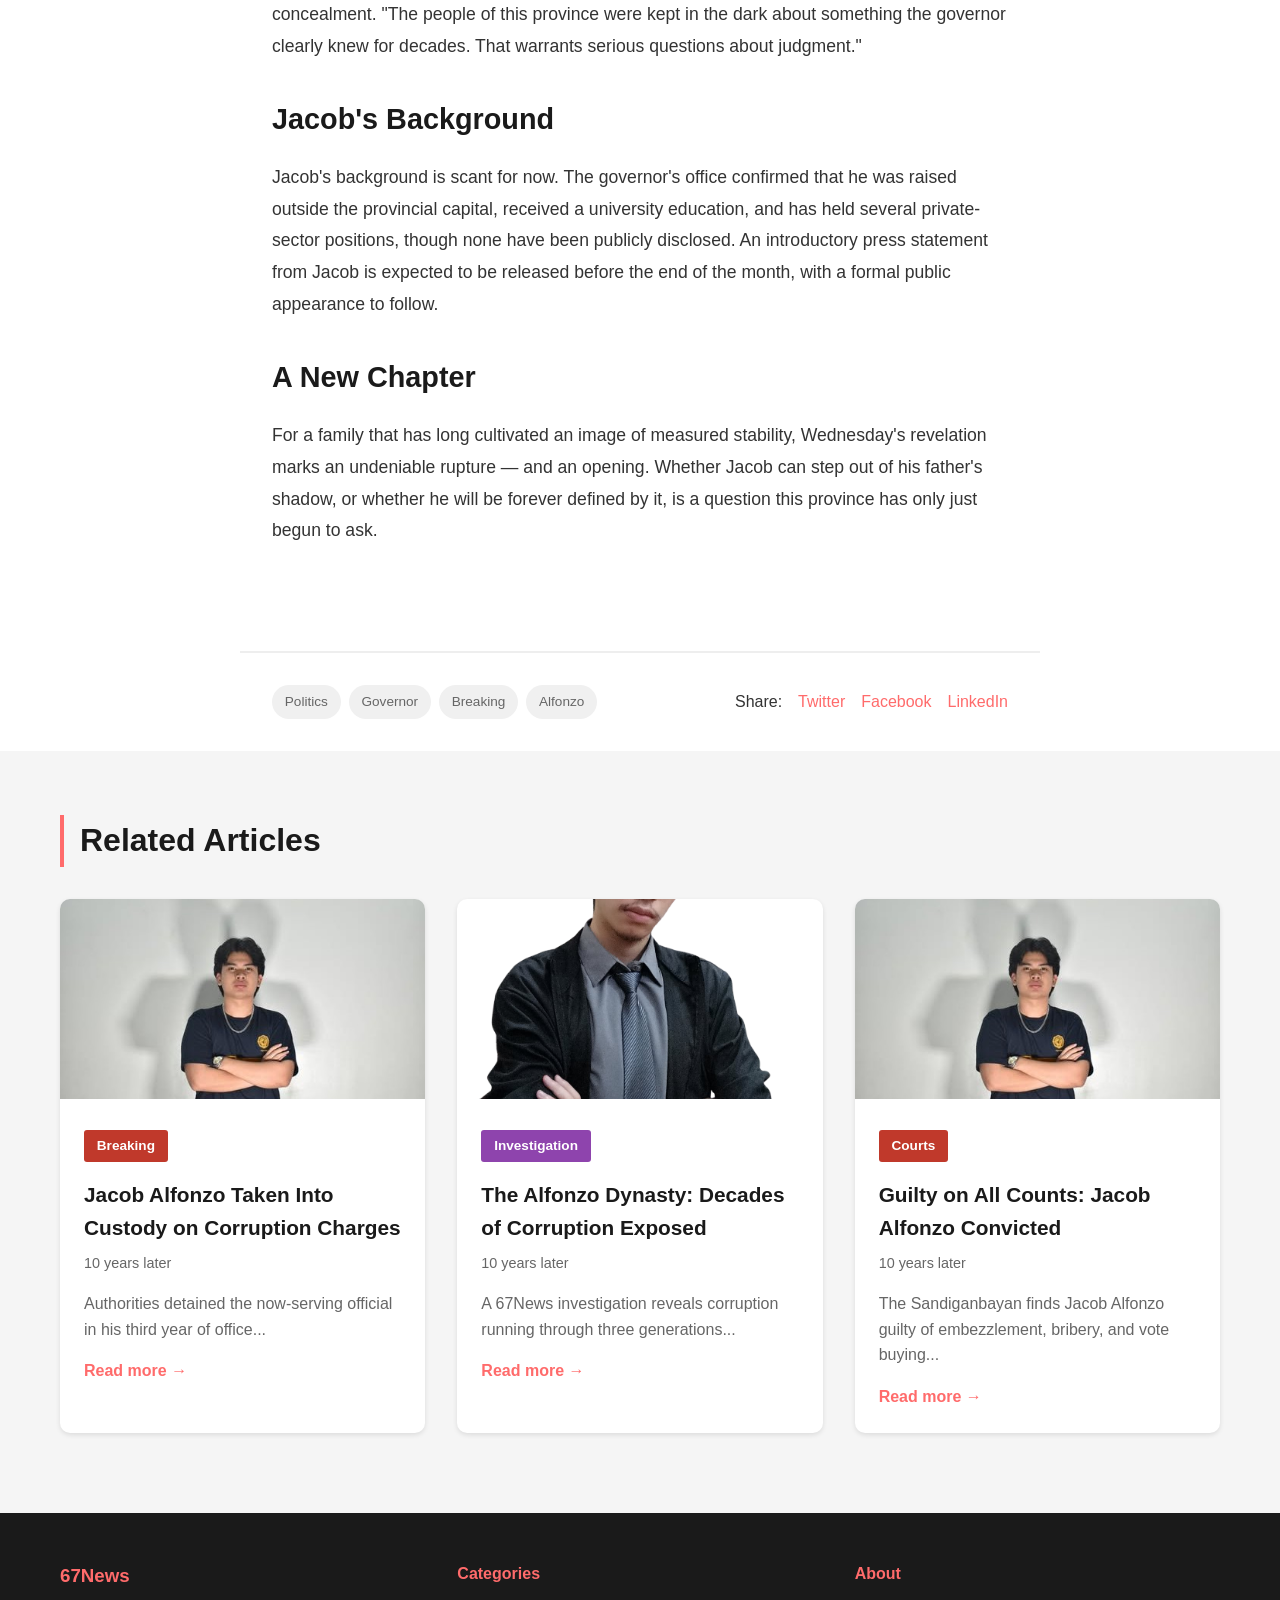
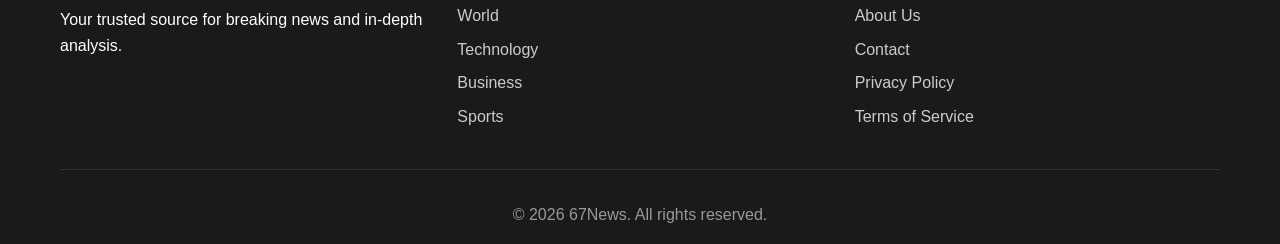
==== commit 0c03c695: "Add files via upload" ====
--- a/pages/article.html
+++ b/pages/article.html
@@ -3,7 +3,7 @@
 <head>
     <meta charset="UTF-8">
     <meta name="viewport" content="width=device-width, initial-scale=1.0">
-    <title>Article - 67News</title>
+    <title>'He Is My Son': Governor Alfonzo Names Jacob Political Heir - 67News</title>
     <link rel="stylesheet" href="../assets/css/style.css">
     <link rel="stylesheet" href="../assets/css/article.css">
 </head>
@@ -36,8 +36,8 @@
             <div class="container">
                 <div class="article-header">
                     <p style="font-size:0.8rem; color:#888; text-transform:uppercase; letter-spacing:0.05em; margin-bottom:0.5rem;">Breaking — Politics &amp; Government</p>
-                    <h1>'He Is My Son': Governor Harlan Publicly Claims Jacob for the First Time — and Names Him Political Heir</h1>
-                    <p style="font-style:italic; color:#555; margin: 1rem 0 1.5rem;">In a stunning press conference that left reporters speechless, Governor Richard Harlan confirmed the existence of a son kept secret for decades, announcing the young man will soon enter public life.</p>
+                    <h1>'He Is My Son': Governor Alfonzo Publicly Claims Jacob for the First Time — and Names Him Political Heir</h1>
+                    <p style="font-style:italic; color:#555; margin: 1rem 0 1.5rem;">In a stunning press conference that left reporters speechless, Governor Richard Alfonzo confirmed the existence of a son kept secret for decades, announcing the young man will soon enter public life.</p>
                 </div>
 
                 <div class="byline-area" style="max-width:800px; margin: 0 auto 1.5rem; padding: 0 2rem;">
@@ -47,30 +47,30 @@
                             <div class="byline-name">Margaret Lowe</div>
                             <div class="byline-role">Senior Political Correspondent</div>
                         </div>
-                        <div class="byline-readtime">Wednesday, April 22, 2026 &nbsp;·&nbsp; 6 min read</div>
+                        <div class="byline-readtime">Wednesday, April 22, 2016 &nbsp;·&nbsp; 6 min read</div>
                     </div>
                 </div>
 
                 <div class="article-content">
                     <div class="pullquote">
-                        "I have kept this from the public long enough. Jacob is my blood, and the people of this state deserve to know him — because one day, he may serve them."
-                        <cite>— Governor Richard Harlan, Wednesday press conference</cite>
-                    </div>
-
-                    <p class="lead">In a stunning press conference that left reporters speechless, Governor Richard Harlan confirmed the existence of a son kept secret for decades, announcing the young man will soon enter public life.</p>
+                        "I have kept this from the public long enough. Jacob is my blood, and the people of this province deserve to know him — because one day, he may serve them."
+                        <cite>— Governor Richard Alfonzo, Wednesday press conference</cite>
+                    </div>
+
+                    <p class="lead">In a press conference that left reporters speechless, Governor Richard Alfonzo personally acknowledged the existence of a son kept from the public for over two decades, announcing the young man will soon enter public life.</p>
 
                     <div class="photo-pair">
                         <figure class="inline-photo">
-                            <img src="../ForMV.jpg" alt="Jacob, son of Governor Harlan">
-                            <figcaption>Jacob, newly acknowledged son of Governor Harlan.</figcaption>
+                            <img src="../ForMV.jpg" alt="Jacob, son of Governor Alfonzo">
+                            <figcaption>Jacob, newly acknowledged son of Governor Alfonzo.</figcaption>
                         </figure>
                     </div>
 
-                        <p>The governor's mansion has long been a place of carefully managed appearances, but nothing in recent political memory could have prepared the state for what Governor Richard Harlan revealed at Wednesday's press conference — a son, Jacob, who has lived entirely outside the public eye for all of his life.</p>
-
-                        <p>Standing at the podium flanked by senior aides, a visibly emotional Harlan introduced Jacob — now in his mid-twenties — as his biological son from a relationship prior to his marriage. The governor did not name Jacob's mother, citing her wish to remain private, but confirmed that the two had maintained a quiet, informal arrangement for years.</p>
-
-                        <p>Jacob stood to the governor's right wearing a dark suit, composed but clearly unaccustomed to the blaze of camera flashes. He did not speak at the conference, though sources close to the family say he has been preparing to do so in the coming weeks.</p>
+                    <p>The governor's mansion has long been a place of carefully managed appearances, but nothing in recent political memory could have prepared the province for what Governor Richard Alfonzo revealed at Wednesday's press conference — a son, Jacob, who has lived entirely outside the public eye for all of his life.</p>
+
+                    <p>Standing at the podium flanked by senior aides, a visibly emotional Alfonzo introduced Jacob — now in his mid-twenties — as his biological son from a relationship prior to his marriage. The governor did not name Jacob's mother, citing her wish to remain private, but confirmed that the two had maintained a quiet, informal arrangement for years.</p>
+
+                    <p>Jacob stood to the governor's right wearing a dark suit, composed but clearly unaccustomed to the blaze of camera flashes. He did not speak at the conference, though sources close to the family say he has been preparing to do so in the coming weeks.</p>
 
                     <div class="key-facts">
                         <h4>Key Facts</h4>
@@ -81,7 +81,7 @@
                             </div>
                             <div class="key-fact-item">
                                 <strong>3rd</strong>
-                                <span>term governor, Harlan</span>
+                                <span>term governor, Alfonzo</span>
                             </div>
                             <div class="key-fact-item">
                                 <strong>#1</strong>
@@ -90,29 +90,29 @@
                         </div>
                     </div>
 
-                    <p>Perhaps the most striking element of the announcement was what the governor implied for Jacob's future. "He has his own mind, and he will speak for himself in time," Harlan said. "But I believe he shares the values that have guided my work — service, accountability, and a commitment to the people of this state."</p>
+                    <p>Perhaps the most striking element of the announcement was what the governor implied for Jacob's future. "He has his own mind, and he will speak for himself in time," Alfonzo said. "But I believe he shares the values that have guided my work — service, accountability, and a commitment to the people of this province."</p>
 
                     <h2>Political Implications</h2>
                     <div class="clearfix">
                         <figure class="inline-photo" style="float: right; margin: 0 0 1.5rem 2rem; max-width: 220px;">
-                            <img src="../Untitled design.png" alt="Governor Richard Harlan">
-                            <figcaption>Governor Richard Harlan — the third member of the Harlan family to hold the governorship of this city, continuing a political dynasty that has shaped the region for over two decades. His decision to publicly claim Jacob marks the most consequential moment of his tenure.</figcaption>
+                            <img src="../Untitled design.png" alt="Governor Richard Alfonzo">
+                            <figcaption>Governor Richard Alfonzo — the third member of the Alfonzo family to hold the governorship, continuing a political dynasty that has shaped the region for over two decades. His decision to publicly claim Jacob marks the most consequential moment of his tenure.</figcaption>
                         </figure>
-                        <p>Political analysts were quick to note the thinly veiled suggestion of a political succession. With Harlan constitutionally barred from seeking a fourth consecutive term, observers have long speculated about who might carry the Harlan political brand forward. The emergence of Jacob reframes that question entirely.</p>
-
-                        <p>What makes this moment even more historically significant is the weight of the Harlan name itself. Governor Richard Harlan is the third son of the Harlan family to hold the city's highest office — following his father and elder brother before him. The dynasty has governed with an iron grip on local politics for over twenty years, making Jacob's introduction not just a personal revelation, but a potential fourth chapter in a family legacy unlike any other in the state's history.</p>
-
-                        <p>"This is either a masterstroke of political theater or a genuine reckoning — maybe both," said Dr. Elena Mora, a political science professor at the state university. "Either way, Jacob is now a name every voter in this state is going to know."</p>
+                        <p>Political analysts were quick to note the thinly veiled suggestion of a political succession. With Alfonzo constitutionally barred from seeking a fourth consecutive term, observers have long speculated about who might carry the Alfonzo political brand forward. The emergence of Jacob reframes that question entirely.</p>
+
+                        <p>What makes this moment even more historically significant is the weight of the Alfonzo name itself. Governor Richard Alfonzo is the third son of the Alfonzo family to hold the province's highest office — following his father and elder brother before him. The dynasty has governed with an iron grip on local politics for over twenty years, making Jacob's introduction not just a personal revelation, but a potential fourth chapter in a family legacy unlike any other in the province's history.</p>
+
+                        <p>"This is either a masterstroke of political theater or a genuine reckoning — maybe both," said Dr. Elena Mora, a political science professor at the state university. "Either way, Jacob Alfonzo is now a name every voter in this province is going to know."</p>
                     </div>
 
                     <h2>Public Reaction</h2>
-                    <p>Reaction from opposition figures was swift. State Senate Minority Leader Dana Cruz called for transparency, saying voters deserved to know the full circumstances of the long concealment. "The people of this state were kept in the dark about something the governor clearly knew for decades. That warrants serious questions about judgment."</p>
+                    <p>Reaction from opposition figures was swift. Provincial Board Minority Leader Dana Cruz called for transparency, saying voters deserved to know the full circumstances of the long concealment. "The people of this province were kept in the dark about something the governor clearly knew for decades. That warrants serious questions about judgment."</p>
 
                     <h2>Jacob's Background</h2>
-                    <p>Jacob's background is scant for now. The governor's office confirmed that he was raised outside the capital, received a university education, and has held several private-sector positions, though none have been publicly disclosed. An introductory press statement from Jacob is expected to be released before the end of the month, with a formal public appearance to follow.</p>
+                    <p>Jacob's background is scant for now. The governor's office confirmed that he was raised outside the provincial capital, received a university education, and has held several private-sector positions, though none have been publicly disclosed. An introductory press statement from Jacob is expected to be released before the end of the month, with a formal public appearance to follow.</p>
 
                     <h2>A New Chapter</h2>
-                    <p>For a family that has long cultivated an image of measured stability, Wednesday's revelation marks an undeniable rupture — and an opening. Whether Jacob can step out of his father's shadow, or whether he will be forever defined by it, is a question this state has only just begun to ask.</p>
+                    <p>For a family that has long cultivated an image of measured stability, Wednesday's revelation marks an undeniable rupture — and an opening. Whether Jacob can step out of his father's shadow, or whether he will be forever defined by it, is a question this province has only just begun to ask.</p>
                 </div>
 
                 <div class="article-footer">
@@ -120,7 +120,7 @@
                         <span class="tag">Politics</span>
                         <span class="tag">Governor</span>
                         <span class="tag">Breaking</span>
-                        <span class="tag">Harlan</span>
+                        <span class="tag">Alfonzo</span>
                     </div>
                     <div class="share">
                         <span>Share:</span>
@@ -137,35 +137,33 @@
                 <h2 class="section-title">Related Articles</h2>
                 <div class="news-grid">
                     <article class="news-card">
-                        <img src="https://via.placeholder.com/400x250" alt="News">
+                        <img src="../ForMV.jpg" alt="Jacob Alfonzo">
                         <div class="card-content">
-                            <span class="category tech">Technology</span>
-                            <h3>AI Revolution in Healthcare Industry</h3>
-                            <p class="meta">5 hours ago</p>
-                            <p>New artificial intelligence system shows promising results...</p>
-                            <a href="article.html">Read more →</a>
+                            <span class="category" style="background:#c0392b;">Breaking</span>
+                            <h3>Jacob Alfonzo Taken Into Custody on Corruption Charges</h3>
+                            <p class="meta">10 years later</p>
+                            <p>Authorities detained the now-serving official in his third year of office...</p>
+                            <a href="jacob-custody.html">Read more →</a>
                         </div>
                     </article>
-
                     <article class="news-card">
-                        <img src="https://via.placeholder.com/400x250" alt="News">
+                        <img src="../Untitled design.png" alt="Governor Alfonzo">
                         <div class="card-content">
-                            <span class="category world">World</span>
-                            <h3>Global Summit Addresses Climate Change</h3>
-                            <p class="meta">3 hours ago</p>
-                            <p>World leaders gather to discuss urgent climate action...</p>
-                            <a href="article.html">Read more →</a>
+                            <span class="category" style="background:#8e44ad;">Investigation</span>
+                            <h3>The Alfonzo Dynasty: Decades of Corruption Exposed</h3>
+                            <p class="meta">10 years later</p>
+                            <p>A 67News investigation reveals corruption running through three generations...</p>
+                            <a href="harlan-dynasty.html">Read more →</a>
                         </div>
                     </article>
-
                     <article class="news-card">
-                        <img src="https://via.placeholder.com/400x250" alt="News">
+                        <img src="../ForMV.jpg" alt="Jacob Alfonzo">
                         <div class="card-content">
-                            <span class="category tech">Technology</span>
-                            <h3>New Smartphone Features Unveiled</h3>
-                            <p class="meta">10 hours ago</p>
-                            <p>Tech giant announces innovative features...</p>
-                            <a href="article.html">Read more →</a>
+                            <span class="category" style="background:#c0392b;">Courts</span>
+                            <h3>Guilty on All Counts: Jacob Alfonzo Convicted</h3>
+                            <p class="meta">10 years later</p>
+                            <p>The Sandiganbayan finds Jacob Alfonzo guilty of embezzlement, bribery, and vote buying...</p>
+                            <a href="jacob-guilty.html">Read more →</a>
                         </div>
                     </article>
                 </div>
